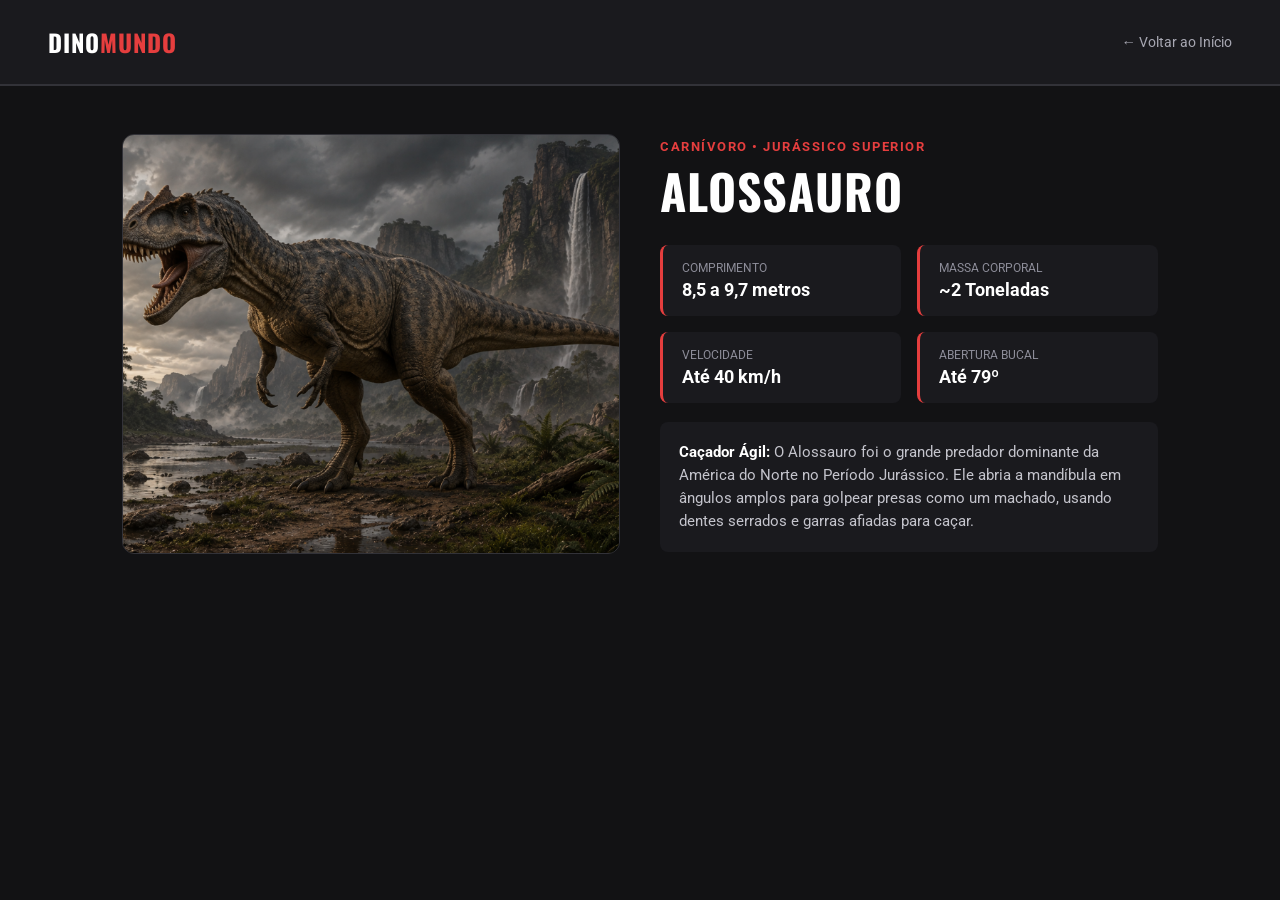
==== pages/alossauro.html @ 560e5662 "adicionando pagina diplodoco" ====
<!DOCTYPE html>
<html lang="pt-BR">
<head>
    <meta charset="UTF-8">
    <meta name="viewport" content="width=device-width, initial-scale=1.0">
    <title>DinoMundo - Alossauro</title>
    <link rel="preconnect" href="https://fonts.googleapis.com">
    <link rel="preconnect" href="https://fonts.gstatic.com" crossorigin>
    <link href="https://fonts.googleapis.com/css2?family=Oswald:wght@600;700&family=Roboto:wght@400;500;700&display=swap" rel="stylesheet">
    <link rel="stylesheet" href="/css/alossauro.css">
    
</head>
<body>

    <header>
        <a href="/index.html" class="logo">DINO<span>MUNDO</span></a>
        <a href="/index.html" class="btn-voltar">← Voltar ao Início</a>
    </header>

    <main>
        <div class="img-container">
            <img src="/img/alossauro.png" alt="Alossauro">
        </div>

        <div class="content-col">
            <div>
                <span class="tag">Carnívoro • Jurássico Superior</span>
                <h1>ALOSSAURO</h1>
            </div>

            <div class="info-grid">
                <div class="info-card">
                    <div class="label">Comprimento</div>
                    <div class="value">8,5 a 9,7 metros</div>
                </div>
                <div class="info-card">
                    <div class="label">Massa Corporal</div>
                    <div class="value">~2 Toneladas</div>
                </div>
                <div class="info-card">
                    <div class="label">Velocidade</div>
                    <div class="value">Até 40 km/h</div>
                </div>
                <div class="info-card">
                    <div class="label">Abertura Bucal</div>
                    <div class="value">Até 79º</div>
                </div>
            </div>

            <div class="description-box">
                <p><strong>Caçador Ágil:</strong> O Alossauro foi o grande predador dominante da América do Norte no Período Jurássico. Ele abria a mandíbula em ângulos amplos para golpear presas como um machado, usando dentes serrados e garras afiadas para caçar.</p>
            </div>
        </div>
    </main>

</body>
</html>
---- css/alossauro.css ----
* {
            margin: 0;
            padding: 0;
            box-sizing: border-box;
        }

        body {
            background-color: #121214;
            color: #e1e1e6;
            font-family: 'Roboto', sans-serif;
            min-height: 100vh;
            display: flex;
            flex-direction: column;
        }

        /* Cabeçalho simples */
        header {
            display: flex;
            justify-content: space-between;
            align-items: center;
            padding: 1.5rem 3rem;
            background-color: #1a1a1e;
            border-bottom: 2px solid #323238;
        }

        .logo {
            font-family: 'Oswald', sans-serif;
            font-size: 1.5rem;
            font-weight: 700;
            color: #ffffff;
            text-decoration: none;
            letter-spacing: 1px;
        }

        .logo span {
            color: #e53e3e;
        }

        .btn-voltar {
            color: #a8a8b3;
            text-decoration: none;
            font-size: 0.9rem;
            transition: color 0.2s;
        }

        .btn-voltar:hover {
            color: #e53e3e;
        }

        /* Layout principal básico (Imagem + Conteúdo) */
        main {
            display: grid;
            grid-template-columns: 1fr 1fr;
            gap: 2.5rem;
            max-width: 1100px;
            margin: 3rem auto;
            padding: 0 2rem;
            align-items: center;
        }

        .img-container {
            width: 100%;
            height: 420px;
            border-radius: 12px;
            overflow: hidden;
            border: 1px solid #323238;
            background-color: #1a1a1e;
        }

        .img-container img {
            width: 100%;
            height: 100%;
            object-fit: cover;
        }

        .content-col {
            display: flex;
            flex-direction: column;
            gap: 1.2rem;
        }

        .tag {
            display: inline-block;
            font-size: 0.8rem;
            font-weight: 700;
            text-transform: uppercase;
            letter-spacing: 1.5px;
            color: #e53e3e;
        }

        h1 {
            font-family: 'Oswald', sans-serif;
            font-size: 3rem;
            color: #ffffff;
            letter-spacing: 1px;
        }

        /* Grid simples 2x2 para os dados */
        .info-grid {
            display: grid;
            grid-template-columns: repeat(2, 1fr);
            gap: 1rem;
        }

        .info-card {
            background-color: #1a1a1e;
            padding: 1rem 1.2rem;
            border-radius: 8px;
            border-left: 3px solid #e53e3e;
        }

        .info-card .label {
            font-size: 0.75rem;
            color: #8d8d99;
            text-transform: uppercase;
            margin-bottom: 0.3rem;
        }

        .info-card .value {
            font-size: 1.1rem;
            font-weight: 700;
            color: #ffffff;
        }

        /* Texto explicativo básico */
        .description-box {
            background-color: #1a1a1e;
            padding: 1.2rem;
            border-radius: 8px;
            font-size: 0.95rem;
            line-height: 1.5;
            color: #c4c4cc;
        }

        .description-box strong {
            color: #ffffff;
        }

        /* Responsividade para celular */
        @media (max-width: 800px) {
            header {
                padding: 1rem 1.5rem;
            }

            main {
                grid-template-columns: 1fr;
                margin: 1.5rem auto;
            }

            .img-container {
                height: 300px;
            }

            h1 {
                font-size: 2.3rem;
            }
        }
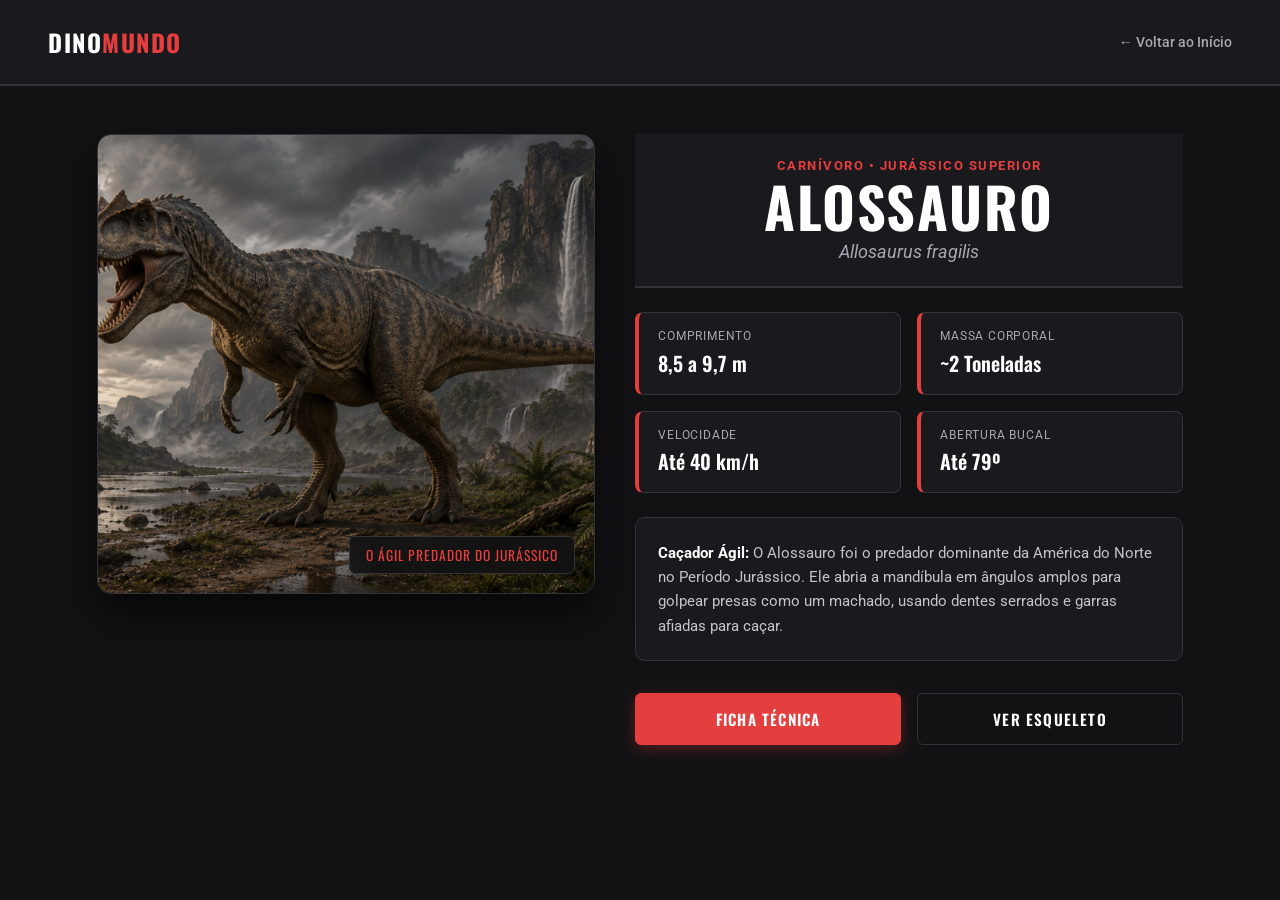
==== commit 236a4806: "alossauro modal pronto" ====
--- a/pages/alossauro.html
+++ b/pages/alossauro.html
@@ -7,31 +7,32 @@
     <link rel="preconnect" href="https://fonts.googleapis.com">
     <link rel="preconnect" href="https://fonts.gstatic.com" crossorigin>
     <link href="https://fonts.googleapis.com/css2?family=Oswald:wght@600;700&family=Roboto:wght@400;500;700&display=swap" rel="stylesheet">
-    <link rel="stylesheet" href="/css/alossauro.css">
-    
+    <link rel="stylesheet" href="../css/alossauro.css">
 </head>
 <body>
 
     <header>
-        <a href="/index.html" class="logo">DINO<span>MUNDO</span></a>
-        <a href="/index.html" class="btn-voltar">← Voltar ao Início</a>
+        <a href="../index.html" class="logo">DINO<span>MUNDO</span></a>
+        <a href="../index.html" class="btn-voltar">← Voltar ao Início</a>
     </header>
 
     <main>
         <div class="img-container">
-            <img src="/img/alossauro.png" alt="Alossauro">
+            <img src="../img/alossauro.png" alt="Alossauro">
+            <div class="frame-tag">O Ágil Predador do Jurássico</div>
         </div>
 
         <div class="content-col">
-            <div>
+            <header class="dino-title">
                 <span class="tag">Carnívoro • Jurássico Superior</span>
                 <h1>ALOSSAURO</h1>
-            </div>
+                <p class="scientific-name">Allosaurus fragilis</p>
+            </header>
 
             <div class="info-grid">
                 <div class="info-card">
                     <div class="label">Comprimento</div>
-                    <div class="value">8,5 a 9,7 metros</div>
+                    <div class="value">8,5 a 9,7 m</div>
                 </div>
                 <div class="info-card">
                     <div class="label">Massa Corporal</div>
@@ -48,10 +49,83 @@
             </div>
 
             <div class="description-box">
-                <p><strong>Caçador Ágil:</strong> O Alossauro foi o grande predador dominante da América do Norte no Período Jurássico. Ele abria a mandíbula em ângulos amplos para golpear presas como um machado, usando dentes serrados e garras afiadas para caçar.</p>
+                <p><strong>Caçador Ágil:</strong> O Alossauro foi o predador dominante da América do Norte no Período Jurássico. Ele abria a mandíbula em ângulos amplos para golpear presas como um machado, usando dentes serrados e garras afiadas para caçar.</p>
+            </div>
+
+            <!-- Botões de Ação dos Modais -->
+            <div class="modal-actions">
+                <button class="btn-modal" onclick="openModal('modal-ficha')">
+                    Ficha Técnica
+                </button>
+                <button class="btn-modal btn-secondary" onclick="openModal('modal-esqueleto')">
+                    Ver Esqueleto
+                </button>
             </div>
         </div>
     </main>
 
+    <!-- Modal 1: Ficha Técnica do Alossauro -->
+    <div id="modal-ficha" class="modal">
+        <div class="modal-content">
+            <span class="close-btn" onclick="closeModal('modal-ficha')">&times;</span>
+            <div class="modal-header">
+                <h2>Especificações do Predador</h2>
+            </div>
+            <div class="modal-grid">
+                <div class="modal-card">
+                    <div class="label">Período Geológico</div>
+                    <div class="value">Jurássico Superior (~155-150 MiA)</div>
+                </div>
+                <div class="modal-card">
+                    <div class="label">Localização das Descobertas</div>
+                    <div class="value">EUA (Colorado, Utah, Wyoming)</div>
+                </div>
+                <div class="modal-card">
+                    <div class="label">Dieta Alimentar</div>
+                    <div class="value">Carnívoro (Estegossauros e Saurópodes)</div>
+                </div>
+                <div class="modal-card">
+                    <div class="label">Estratégia de Caça</div>
+                    <div class="value">Ataque Rápido por Impacto (Machado)</div>
+                </div>
+            </div>
+        </div>
+    </div>
+
+    <!-- Modal 2: Esqueleto do Alossauro -->
+    <div id="modal-esqueleto" class="modal">
+        <div class="modal-content modal-large">
+            <span class="close-btn" onclick="closeModal('modal-esqueleto')">&times;</span>
+            <div class="modal-header">
+                <h2>Anatomia Óssea — Allosaurus fragilis</h2>
+            </div>
+            <div class="modal-body">
+                <img src="../img/esqueletoAlossauro.png" alt="Esqueleto do Alossauro em exposição no museu" class="modal-img-full">
+            </div>
+        </div>
+    </div>
+
+    <script>
+        function openModal(modalId) {
+            document.getElementById(modalId).style.display = 'flex';
+        }
+
+        function closeModal(modalId) {
+            document.getElementById(modalId).style.display = 'none';
+        }
+
+        window.onclick = function(event) {
+            if (event.target.classList.contains('modal')) {
+                event.target.style.display = 'none';
+            }
+        };
+
+        document.addEventListener('keydown', function(event) {
+            if (event.key === 'Escape') {
+                document.querySelectorAll('.modal').forEach(m => m.style.display = 'none');
+            }
+        });
+    </script>
+
 </body>
 </html>
--- a/css/alossauro.css
+++ b/css/alossauro.css
@@ -1,157 +1,404 @@
-        * {
-            margin: 0;
-            padding: 0;
-            box-sizing: border-box;
-        }
-
-        body {
-            background-color: #121214;
-            color: #e1e1e6;
-            font-family: 'Roboto', sans-serif;
-            min-height: 100vh;
-            display: flex;
-            flex-direction: column;
-        }
-
-        /* Cabeçalho simples */
-        header {
-            display: flex;
-            justify-content: space-between;
-            align-items: center;
-            padding: 1.5rem 3rem;
-            background-color: #1a1a1e;
-            border-bottom: 2px solid #323238;
-        }
-
-        .logo {
-            font-family: 'Oswald', sans-serif;
-            font-size: 1.5rem;
-            font-weight: 700;
-            color: #ffffff;
-            text-decoration: none;
-            letter-spacing: 1px;
-        }
-
-        .logo span {
-            color: #e53e3e;
-        }
-
-        .btn-voltar {
-            color: #a8a8b3;
-            text-decoration: none;
-            font-size: 0.9rem;
-            transition: color 0.2s;
-        }
-
-        .btn-voltar:hover {
-            color: #e53e3e;
-        }
-
-        /* Layout principal básico (Imagem + Conteúdo) */
-        main {
-            display: grid;
-            grid-template-columns: 1fr 1fr;
-            gap: 2.5rem;
-            max-width: 1100px;
-            margin: 3rem auto;
-            padding: 0 2rem;
-            align-items: center;
-        }
-
-        .img-container {
-            width: 100%;
-            height: 420px;
-            border-radius: 12px;
-            overflow: hidden;
-            border: 1px solid #323238;
-            background-color: #1a1a1e;
-        }
-
-        .img-container img {
-            width: 100%;
-            height: 100%;
-            object-fit: cover;
-        }
-
-        .content-col {
-            display: flex;
-            flex-direction: column;
-            gap: 1.2rem;
-        }
-
-        .tag {
-            display: inline-block;
-            font-size: 0.8rem;
-            font-weight: 700;
-            text-transform: uppercase;
-            letter-spacing: 1.5px;
-            color: #e53e3e;
-        }
-
-        h1 {
-            font-family: 'Oswald', sans-serif;
-            font-size: 3rem;
-            color: #ffffff;
-            letter-spacing: 1px;
-        }
-
-        /* Grid simples 2x2 para os dados */
-        .info-grid {
-            display: grid;
-            grid-template-columns: repeat(2, 1fr);
-            gap: 1rem;
-        }
-
-        .info-card {
-            background-color: #1a1a1e;
-            padding: 1rem 1.2rem;
-            border-radius: 8px;
-            border-left: 3px solid #e53e3e;
-        }
-
-        .info-card .label {
-            font-size: 0.75rem;
-            color: #8d8d99;
-            text-transform: uppercase;
-            margin-bottom: 0.3rem;
-        }
-
-        .info-card .value {
-            font-size: 1.1rem;
-            font-weight: 700;
-            color: #ffffff;
-        }
-
-        /* Texto explicativo básico */
-        .description-box {
-            background-color: #1a1a1e;
-            padding: 1.2rem;
-            border-radius: 8px;
-            font-size: 0.95rem;
-            line-height: 1.5;
-            color: #c4c4cc;
-        }
-
-        .description-box strong {
-            color: #ffffff;
-        }
-
-        /* Responsividade para celular */
-        @media (max-width: 800px) {
-            header {
-                padding: 1rem 1.5rem;
-            }
-
-            main {
-                grid-template-columns: 1fr;
-                margin: 1.5rem auto;
-            }
-
-            .img-container {
-                height: 300px;
-            }
-
-            h1 {
-                font-size: 2.3rem;
-            }
-        }
+/* /css/alossauro.css */
+
+:root {
+    --bg-main: #121214;
+    --bg-surface: #1a1a1e;
+    --bg-card: #202024;
+    --border-color: #323238;
+    --border-subtle: rgba(255, 255, 255, 0.08);
+    --accent-red: #e53e3e;
+    --accent-red-hover: #f56565;
+    --accent-red-glow: rgba(229, 62, 62, 0.3);
+    --text-primary: #ffffff;
+    --text-secondary: #e1e1e6;
+    --text-muted: #a8a8b3;
+}
+
+* {
+    margin: 0;
+    padding: 0;
+    box-sizing: border-box;
+}
+
+body {
+    background-color: var(--bg-main);
+    color: var(--text-secondary);
+    font-family: 'Roboto', sans-serif;
+    min-height: 100vh;
+    display: flex;
+    flex-direction: column;
+}
+
+/* ==========================================
+   CABEÇALHO
+   ========================================== */
+header {
+    display: flex;
+    justify-content: space-between;
+    align-items: center;
+    padding: 1.5rem 3rem;
+    background-color: var(--bg-surface);
+    border-bottom: 2px solid var(--border-color);
+    position: sticky;
+    top: 0;
+    z-index: 50;
+    backdrop-filter: blur(10px);
+}
+
+.logo {
+    font-family: 'Oswald', sans-serif;
+    font-size: 1.5rem;
+    font-weight: 700;
+    color: var(--text-primary);
+    text-decoration: none;
+    letter-spacing: 1.5px;
+}
+
+.logo span {
+    color: var(--accent-red);
+}
+
+.btn-voltar {
+    color: var(--text-muted);
+    text-decoration: none;
+    font-size: 0.9rem;
+    font-weight: 500;
+    transition: color 0.2s ease, transform 0.2s ease;
+    display: flex;
+    align-items: center;
+    gap: 0.4rem;
+}
+
+.btn-voltar:hover {
+    color: var(--accent-red);
+    transform: translateX(-3px);
+}
+
+/* ==========================================
+   LAYOUT PRINCIPAL
+   ========================================== */
+main {
+    display: grid;
+    grid-template-columns: 1fr 1.1fr;
+    gap: 2.5rem;
+    max-width: 1150px;
+    margin: 3rem auto;
+    padding: 0 2rem;
+    align-items: start;
+}
+
+/* Container da Imagem Principal */
+.img-container {
+    position: relative;
+    width: 100%;
+    height: 460px;
+    border-radius: 14px;
+    overflow: hidden;
+    border: 1px solid var(--border-color);
+    background-color: var(--bg-surface);
+    box-shadow: 0 20px 40px rgba(0, 0, 0, 0.6);
+}
+
+.img-container img {
+    width: 100%;
+    height: 100%;
+    object-fit: cover;
+    display: block;
+    transition: transform 0.5s ease;
+}
+
+.img-container:hover img {
+    transform: scale(1.02);
+}
+
+.frame-tag {
+    position: absolute;
+    bottom: 1.2rem;
+    right: 1.2rem;
+    background: rgba(18, 18, 20, 0.88);
+    backdrop-filter: blur(8px);
+    border: 1px solid var(--border-color);
+    padding: 0.5rem 1rem;
+    border-radius: 6px;
+    font-family: 'Oswald', sans-serif;
+    font-size: 0.85rem;
+    color: var(--accent-red);
+    letter-spacing: 1px;
+    text-transform: uppercase;
+}
+
+/* Coluna de Conteúdo */
+.content-col {
+    display: flex;
+    flex-direction: column;
+    gap: 1.5rem;
+}
+
+.dino-title {
+    display: flex;
+    flex-direction: column;
+    gap: 0.3rem;
+}
+
+.tag {
+    display: inline-block;
+    font-size: 0.8rem;
+    font-weight: 700;
+    text-transform: uppercase;
+    letter-spacing: 1.5px;
+    color: var(--accent-red);
+}
+
+h1 {
+    font-family: 'Oswald', sans-serif;
+    font-size: 3.5rem;
+    font-weight: 700;
+    color: var(--text-primary);
+    letter-spacing: 1.5px;
+    line-height: 1;
+}
+
+.scientific-name {
+    font-style: italic;
+    color: var(--text-muted);
+    font-size: 1.1rem;
+    margin-top: 0.2rem;
+}
+
+/* Grid de Estatísticas */
+.info-grid {
+    display: grid;
+    grid-template-columns: repeat(2, 1fr);
+    gap: 1rem;
+}
+
+.info-card {
+    background-color: var(--bg-surface);
+    padding: 1rem 1.2rem;
+    border-radius: 8px;
+    border: 1px solid var(--border-color);
+    border-left: 4px solid var(--accent-red);
+    transition: background-color 0.2s ease;
+}
+
+.info-card:hover {
+    background-color: var(--bg-card);
+}
+
+.info-card .label {
+    font-size: 0.75rem;
+    color: var(--text-muted);
+    text-transform: uppercase;
+    letter-spacing: 0.8px;
+    margin-bottom: 0.3rem;
+}
+
+.info-card .value {
+    font-family: 'Oswald', sans-serif;
+    font-size: 1.25rem;
+    font-weight: 600;
+    color: var(--text-primary);
+}
+
+/* Caixa Descritiva */
+.description-box {
+    background-color: var(--bg-surface);
+    padding: 1.4rem;
+    border-radius: 10px;
+    border: 1px solid var(--border-color);
+    font-size: 0.95rem;
+    line-height: 1.6;
+    color: #c4c4cc;
+}
+
+.description-box strong {
+    color: var(--text-primary);
+}
+
+/* ==========================================
+   BOTÕES DE AÇÃO DOS MODAIS
+   ========================================== */
+.modal-actions {
+    display: flex;
+    gap: 1rem;
+    margin-top: 0.5rem;
+}
+
+.btn-modal {
+    flex: 1;
+    background-color: var(--accent-red);
+    color: #ffffff;
+    font-family: 'Oswald', sans-serif;
+    font-size: 0.95rem;
+    font-weight: 600;
+    letter-spacing: 1.2px;
+    padding: 0.85rem 1.5rem;
+    border-radius: 6px;
+    border: 1px solid var(--accent-red);
+    cursor: pointer;
+    transition: all 0.25s ease;
+    box-shadow: 0 4px 15px var(--accent-red-glow);
+    text-transform: uppercase;
+    text-align: center;
+}
+
+.btn-modal:hover {
+    background-color: var(--accent-red-hover);
+    border-color: var(--accent-red-hover);
+    transform: translateY(-2px);
+    box-shadow: 0 6px 20px rgba(229, 62, 62, 0.4);
+}
+
+.btn-modal.btn-secondary {
+    background-color: transparent;
+    color: var(--text-primary);
+    border: 1px solid var(--border-color);
+    box-shadow: none;
+}
+
+.btn-modal.btn-secondary:hover {
+    border-color: var(--accent-red);
+    color: var(--accent-red);
+    background: rgba(229, 62, 62, 0.08);
+}
+
+/* ==========================================
+   ESTILOS DOS MODAIS
+   ========================================== */
+.modal {
+    display: none;
+    position: fixed;
+    inset: 0;
+    background-color: rgba(10, 10, 12, 0.88);
+    backdrop-filter: blur(12px);
+    z-index: 100;
+    justify-content: center;
+    align-items: center;
+    padding: 1.5rem;
+}
+
+.modal-content {
+    background-color: var(--bg-surface);
+    border: 1px solid var(--border-color);
+    border-radius: 12px;
+    box-shadow: 0 25px 50px rgba(0, 0, 0, 0.9);
+    max-width: 650px;
+    width: 100%;
+    padding: 2rem;
+    position: relative;
+    animation: modalSlideUp 0.3s cubic-bezier(0.16, 1, 0.3, 1);
+    max-height: 90vh;
+    overflow-y: auto;
+}
+
+.modal-content.modal-large {
+    max-width: 900px;
+}
+
+@keyframes modalSlideUp {
+    from {
+        opacity: 0;
+        transform: translateY(20px);
+    }
+    to {
+        opacity: 1;
+        transform: translateY(0);
+    }
+}
+
+.close-btn {
+    position: absolute;
+    top: 1.2rem;
+    right: 1.5rem;
+    font-size: 1.8rem;
+    color: var(--text-muted);
+    cursor: pointer;
+    line-height: 1;
+    transition: color 0.2s ease;
+}
+
+.close-btn:hover {
+    color: var(--accent-red);
+}
+
+.modal-header h2 {
+    font-family: 'Oswald', sans-serif;
+    font-size: 1.5rem;
+    color: var(--accent-red);
+    margin-bottom: 1.25rem;
+    border-bottom: 1px solid var(--border-color);
+    padding-bottom: 0.6rem;
+    letter-spacing: 1px;
+}
+
+.modal-grid {
+    display: grid;
+    grid-template-columns: repeat(2, 1fr);
+    gap: 1rem;
+}
+
+.modal-card {
+    background-color: var(--bg-card);
+    border: 1px solid var(--border-color);
+    border-radius: 8px;
+    padding: 1.1rem;
+}
+
+.modal-card .label {
+    font-size: 0.75rem;
+    text-transform: uppercase;
+    letter-spacing: 1px;
+    color: var(--text-muted);
+    margin-bottom: 0.3rem;
+}
+
+.modal-card .value {
+    font-family: 'Oswald', sans-serif;
+    font-size: 1.1rem;
+    font-weight: 600;
+    color: var(--text-primary);
+}
+
+.modal-img-full {
+    width: 100%;
+    height: auto;
+    border-radius: 8px;
+    border: 1px solid var(--border-color);
+    display: block;
+}
+
+/* ==========================================
+   RESPONSIVIDADE
+   ========================================== */
+@media (max-width: 880px) {
+    header {
+        padding: 1.2rem 1.5rem;
+    }
+
+    main {
+        grid-template-columns: 1fr;
+        margin: 1.5rem auto;
+    }
+
+    .img-container {
+        height: 340px;
+    }
+
+    h1 {
+        font-size: 2.8rem;
+    }
+}
+
+@media (max-width: 520px) {
+    .modal-grid {
+        grid-template-columns: 1fr;
+    }
+
+    .modal-actions {
+        flex-direction: column;
+    }
+
+    .btn-modal {
+        width: 100%;
+    }
+}
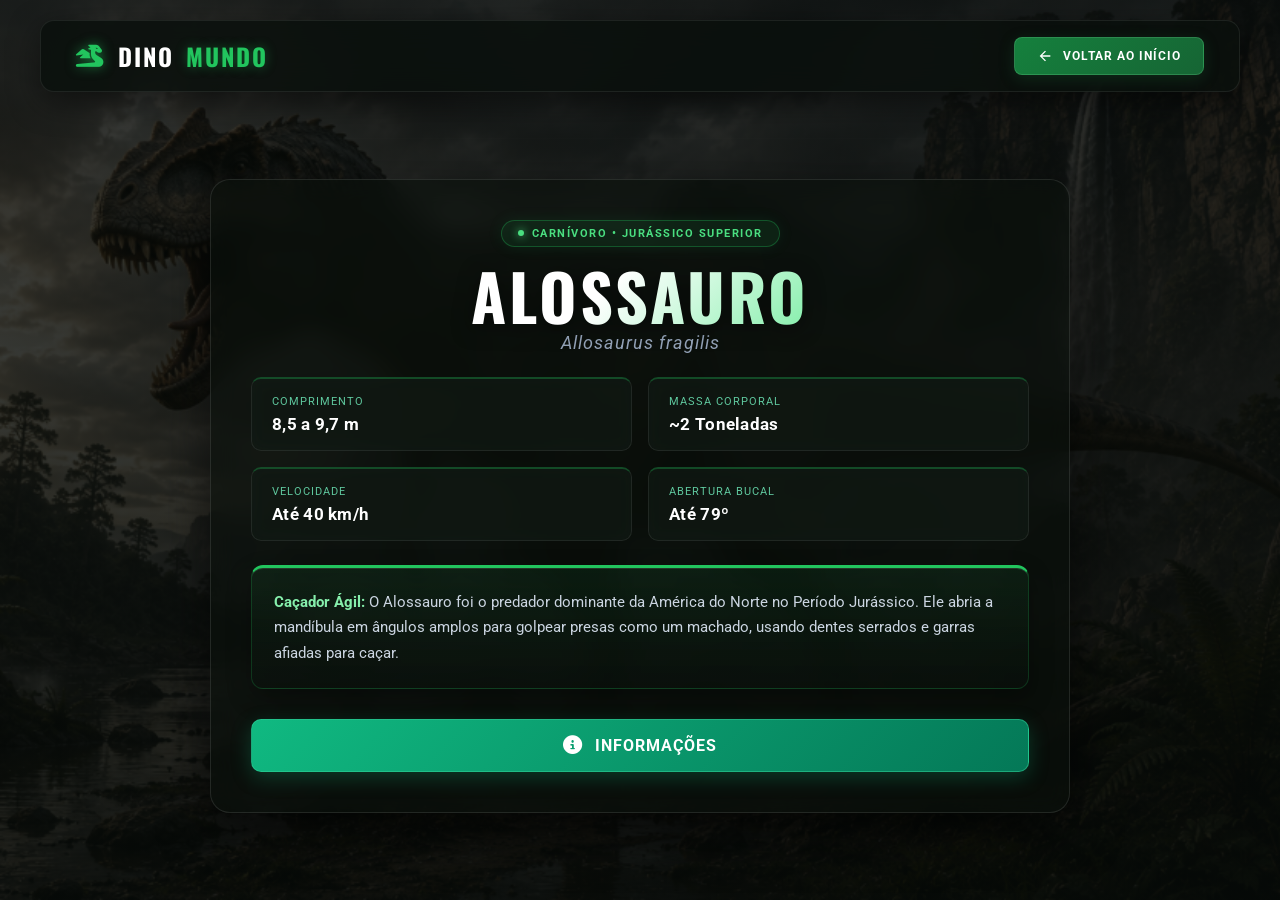
==== commit fae783d2: "alossauro edicoes" ====
--- a/pages/alossauro.html
+++ b/pages/alossauro.html
@@ -1,107 +1,136 @@
 <!DOCTYPE html>
 <html lang="pt-BR">
+
 <head>
     <meta charset="UTF-8">
     <meta name="viewport" content="width=device-width, initial-scale=1.0">
     <title>DinoMundo - Alossauro</title>
     <link rel="preconnect" href="https://fonts.googleapis.com">
     <link rel="preconnect" href="https://fonts.gstatic.com" crossorigin>
-    <link href="https://fonts.googleapis.com/css2?family=Oswald:wght@600;700&family=Roboto:wght@400;500;700&display=swap" rel="stylesheet">
+    <link href="https://fonts.googleapis.com/css2?family=Oswald:wght@600;700&family=Roboto:wght@300;400;500;700&display=swap" rel="stylesheet">
+    <link rel="stylesheet" href="https://cdnjs.cloudflare.com/ajax/libs/font-awesome/6.5.1/css/all.min.css">
     <link rel="stylesheet" href="../css/alossauro.css">
 </head>
+
 <body>
 
     <header>
-        <a href="../index.html" class="logo">DINO<span>MUNDO</span></a>
-        <a href="../index.html" class="btn-voltar">← Voltar ao Início</a>
+        <a href="../index.html" class="logo">
+            <i class="fa-solid fa-dragon logo-icon"></i>
+            DINO<span>MUNDO</span>
+        </a>
+
+        <a href="../index.html" class="btn-voltar">
+            <svg viewBox="0 0 24 24">
+                <path d="M20 11H7.83l5.59-5.59L12 4l-8 8 8 8 1.41-1.41L7.83 13H20v-2z" />
+            </svg>
+            Voltar ao Início
+        </a>
     </header>
 
     <main>
-        <div class="img-container">
-            <img src="../img/alossauro.png" alt="Alossauro">
-            <div class="frame-tag">O Ágil Predador do Jurássico</div>
-        </div>
+        <div class="content-center">
+            <span class="tag-anatomia">Carnívoro • Jurássico Superior</span>
+            <h1>ALOSSAURO</h1>
+            <p class="scientific-name">Allosaurus fragilis</p>
 
-        <div class="content-col">
-            <header class="dino-title">
-                <span class="tag">Carnívoro • Jurássico Superior</span>
-                <h1>ALOSSAURO</h1>
-                <p class="scientific-name">Allosaurus fragilis</p>
-            </header>
-
-            <div class="info-grid">
-                <div class="info-card">
+            <div class="tech-grid">
+                <div class="tech-card">
                     <div class="label">Comprimento</div>
                     <div class="value">8,5 a 9,7 m</div>
                 </div>
-                <div class="info-card">
+                <div class="tech-card">
                     <div class="label">Massa Corporal</div>
                     <div class="value">~2 Toneladas</div>
                 </div>
-                <div class="info-card">
+                <div class="tech-card">
                     <div class="label">Velocidade</div>
                     <div class="value">Até 40 km/h</div>
                 </div>
-                <div class="info-card">
+                <div class="tech-card">
                     <div class="label">Abertura Bucal</div>
                     <div class="value">Até 79º</div>
                 </div>
             </div>
 
-            <div class="description-box">
+            <div class="details-box">
                 <p><strong>Caçador Ágil:</strong> O Alossauro foi o predador dominante da América do Norte no Período Jurássico. Ele abria a mandíbula em ângulos amplos para golpear presas como um machado, usando dentes serrados e garras afiadas para caçar.</p>
             </div>
 
-            <!-- Botões de Ação dos Modais -->
-            <div class="modal-actions">
-                <button class="btn-modal" onclick="openModal('modal-ficha')">
-                    Ficha Técnica
-                </button>
-                <button class="btn-modal btn-secondary" onclick="openModal('modal-esqueleto')">
-                    Ver Esqueleto
+            <div class="actions-centered">
+                <button class="btn-action btn-info" onclick="openModal('modal-hub')">
+                    <i class="fa-solid fa-circle-info"></i>
+                    Informações
                 </button>
             </div>
         </div>
     </main>
 
-    <!-- Modal 1: Ficha Técnica do Alossauro -->
+    <div id="modal-hub" class="modal">
+        <div class="modal-card">
+            <span class="close-modal" onclick="closeModal('modal-hub')">&times;</span>
+            <h2><i class="fa-solid fa-bars"></i> Central de Informações</h2>
+            
+            <div class="hub-actions">
+                <button class="btn-action btn-info" onclick="openSubModal('modal-hub', 'modal-ficha')">
+                    <i class="fa-solid fa-dna"></i>
+                    Ficha Técnica
+                </button>
+
+                <button class="btn-action btn-esqueleto" onclick="openSubModal('modal-hub', 'modal-esqueleto')">
+                    <i class="fa-solid fa-bone"></i>
+                    Ver Esqueleto
+                </button>
+            </div>
+        </div>
+    </div>
+
     <div id="modal-ficha" class="modal">
-        <div class="modal-content">
-            <span class="close-btn" onclick="closeModal('modal-ficha')">&times;</span>
-            <div class="modal-header">
-                <h2>Especificações do Predador</h2>
-            </div>
-            <div class="modal-grid">
-                <div class="modal-card">
-                    <div class="label">Período Geológico</div>
-                    <div class="value">Jurássico Superior (~155-150 MiA)</div>
+        <div class="modal-card">
+            <span class="close-modal" onclick="closeModal('modal-ficha')">&times;</span>
+            <h2><i class="fa-solid fa-dna"></i> Ficha Científica</h2>
+            
+            <div class="info-grid">
+                <div class="info-item">
+                    <i class="fa-solid fa-clock"></i>
+                    <div>
+                        <span class="info-title">Período Geológico</span>
+                        <p class="info-desc">Jurássico Superior (~155-150 MiA)</p>
+                    </div>
                 </div>
-                <div class="modal-card">
-                    <div class="label">Localização das Descobertas</div>
-                    <div class="value">EUA (Colorado, Utah, Wyoming)</div>
+
+                <div class="info-item">
+                    <i class="fa-solid fa-earth-asia"></i>
+                    <div>
+                        <span class="info-title">Localização</span>
+                        <p class="info-desc">EUA (Colorado, Utah, Wyoming)</p>
+                    </div>
                 </div>
-                <div class="modal-card">
-                    <div class="label">Dieta Alimentar</div>
-                    <div class="value">Carnívoro (Estegossauros e Saurópodes)</div>
+
+                <div class="info-item">
+                    <i class="fa-solid fa-utensils"></i>
+                    <div>
+                        <span class="info-title">Dieta Alimentar</span>
+                        <p class="info-desc">Carnívoro (Estegossauros e Saurópodes)</p>
+                    </div>
                 </div>
-                <div class="modal-card">
-                    <div class="label">Estratégia de Caça</div>
-                    <div class="value">Ataque Rápido por Impacto (Machado)</div>
+
+                <div class="info-item">
+                    <i class="fa-solid fa-skull"></i>
+                    <div>
+                        <span class="info-title">Estratégia de Caça</span>
+                        <p class="info-desc">Ataque Rápido por Impacto (Machado)</p>
+                    </div>
                 </div>
             </div>
         </div>
     </div>
 
-    <!-- Modal 2: Esqueleto do Alossauro -->
     <div id="modal-esqueleto" class="modal">
-        <div class="modal-content modal-large">
-            <span class="close-btn" onclick="closeModal('modal-esqueleto')">&times;</span>
-            <div class="modal-header">
-                <h2>Anatomia Óssea — Allosaurus fragilis</h2>
-            </div>
-            <div class="modal-body">
-                <img src="../img/esqueletoAlossauro.png" alt="Esqueleto do Alossauro em exposição no museu" class="modal-img-full">
-            </div>
+        <div class="modal-container">
+            <span class="close-modal" onclick="closeModal('modal-esqueleto')">&times;</span>
+            <img src="../img/esqueletoAlossauro.png" alt="Esqueleto do Alossauro" class="modal-content">
+            <p class="modal-caption">Anatomia Óssea — Allosaurus fragilis</p>
         </div>
     </div>
 
@@ -112,6 +141,11 @@
 
         function closeModal(modalId) {
             document.getElementById(modalId).style.display = 'none';
+        }
+
+        function openSubModal(currentModalId, targetModalId) {
+            closeModal(currentModalId);
+            openModal(targetModalId);
         }
 
         window.onclick = function(event) {
@@ -128,4 +162,5 @@
     </script>
 
 </body>
+
 </html>
--- a/css/alossauro.css
+++ b/css/alossauro.css
@@ -1,18 +1,4 @@
-/* /css/alossauro.css */
-
-:root {
-    --bg-main: #121214;
-    --bg-surface: #1a1a1e;
-    --bg-card: #202024;
-    --border-color: #323238;
-    --border-subtle: rgba(255, 255, 255, 0.08);
-    --accent-red: #e53e3e;
-    --accent-red-hover: #f56565;
-    --accent-red-glow: rgba(229, 62, 62, 0.3);
-    --text-primary: #ffffff;
-    --text-secondary: #e1e1e6;
-    --text-muted: #a8a8b3;
-}
+@import url('https://fonts.googleapis.com/css2?family=Oswald:wght@700&family=Roboto:wght@400;500;700&display=swap');
 
 * {
     margin: 0;
@@ -21,384 +7,479 @@
 }
 
 body {
-    background-color: var(--bg-main);
-    color: var(--text-secondary);
     font-family: 'Roboto', sans-serif;
+    background: linear-gradient(rgba(6, 10, 8, 0.75), rgba(6, 10, 8, 0.88)), url('../img/alossauro.png') center/cover no-repeat fixed;
+    color: #e0e6e1;
     min-height: 100vh;
     display: flex;
     flex-direction: column;
-}
-
-/* ==========================================
-   CABEÇALHO
-   ========================================== */
+    overflow-x: hidden;
+}
+
 header {
     display: flex;
     justify-content: space-between;
     align-items: center;
-    padding: 1.5rem 3rem;
-    background-color: var(--bg-surface);
-    border-bottom: 2px solid var(--border-color);
-    position: sticky;
-    top: 0;
-    z-index: 50;
-    backdrop-filter: blur(10px);
+    margin: 20px 40px 0;
+    padding: 16px 35px;
+    border-radius: 14px;
+    border: 1px solid rgba(255, 255, 255, 0.08);
+    background: rgba(10, 16, 12, 0.85);
+    -webkit-backdrop-filter: blur(16px);
+    backdrop-filter: blur(16px);
+    box-shadow: 0 10px 30px rgba(0, 0, 0, 0.5);
+    transition: border-color 0.3s ease;
+    z-index: 10;
+}
+
+header:hover {
+    border-color: rgba(34, 197, 94, 0.2);
 }
 
 .logo {
+    display: flex;
+    align-items: center;
+    gap: 12px;
     font-family: 'Oswald', sans-serif;
-    font-size: 1.5rem;
-    font-weight: 700;
-    color: var(--text-primary);
+    font-size: 24px;
+    font-weight: 700;
+    letter-spacing: 2px;
+    color: #ffffff;
+    text-transform: uppercase;
     text-decoration: none;
+}
+
+.logo span {
+    color: #22c55e;
+    text-shadow: 0 0 12px rgba(34, 197, 94, 0.4);
+}
+
+.logo-icon {
+    font-size: 22px;
+    color: #22c55e;
+    filter: drop-shadow(0 0 6px rgba(34, 197, 94, 0.6));
+    transition: transform 0.3s ease;
+}
+
+.logo:hover .logo-icon {
+    transform: rotate(-8deg) scale(1.1);
+}
+
+.btn-voltar {
+    display: inline-flex;
+    align-items: center;
+    gap: 10px;
+    background: linear-gradient(135deg, #15803d 0%, #166534 100%);
+    color: #ffffff;
+    text-decoration: none;
+    padding: 10px 22px;
+    border-radius: 8px;
+    font-size: 12px;
+    font-weight: 700;
+    letter-spacing: 1px;
+    text-transform: uppercase;
+    transition: all 0.3s cubic-bezier(0.4, 0, 0.2, 1);
+    border: 1px solid rgba(134, 239, 172, 0.2);
+    box-shadow: 0 4px 15px rgba(22, 101, 52, 0.3);
+}
+
+.btn-voltar:hover {
+    background: linear-gradient(135deg, #22c55e 0%, #15803d 100%);
+    transform: translateY(-2px);
+    box-shadow: 0 6px 20px rgba(34, 197, 94, 0.4);
+}
+
+.btn-voltar svg {
+    width: 16px;
+    height: 16px;
+    fill: currentColor;
+    flex-shrink: 0;
+    transition: transform 0.3s ease;
+}
+
+.btn-voltar:hover svg {
+    transform: translateX(-3px);
+}
+
+main {
+    flex: 1;
+    display: flex;
+    justify-content: center;
+    align-items: center;
+    padding: 40px 20px;
+    max-width: 900px;
+    margin: 0 auto;
+    width: 100%;
+}
+
+.content-center {
+    width: 100%;
+    display: flex;
+    flex-direction: column;
+    align-items: center;
+    text-align: center;
+    background: rgba(10, 16, 12, 0.65);
+    padding: 40px;
+    border-radius: 20px;
+    border: 1px solid rgba(255, 255, 255, 0.1);
+    backdrop-filter: blur(12px);
+    box-shadow: 0 20px 50px rgba(0, 0, 0, 0.6);
+}
+
+.tag-anatomia {
+    display: inline-flex;
+    align-items: center;
+    background: rgba(34, 197, 94, 0.1);
+    color: #4ade80;
+    border: 1px solid rgba(34, 197, 94, 0.3);
+    padding: 6px 16px;
+    border-radius: 20px;
+    font-size: 11px;
+    font-weight: 700;
     letter-spacing: 1.5px;
-}
-
-.logo span {
-    color: var(--accent-red);
-}
-
-.btn-voltar {
-    color: var(--text-muted);
-    text-decoration: none;
-    font-size: 0.9rem;
-    font-weight: 500;
-    transition: color 0.2s ease, transform 0.2s ease;
-    display: flex;
-    align-items: center;
-    gap: 0.4rem;
-}
-
-.btn-voltar:hover {
-    color: var(--accent-red);
-    transform: translateX(-3px);
-}
-
-/* ==========================================
-   LAYOUT PRINCIPAL
-   ========================================== */
-main {
-    display: grid;
-    grid-template-columns: 1fr 1.1fr;
-    gap: 2.5rem;
-    max-width: 1150px;
-    margin: 3rem auto;
-    padding: 0 2rem;
-    align-items: start;
-}
-
-/* Container da Imagem Principal */
-.img-container {
-    position: relative;
-    width: 100%;
-    height: 460px;
-    border-radius: 14px;
-    overflow: hidden;
-    border: 1px solid var(--border-color);
-    background-color: var(--bg-surface);
-    box-shadow: 0 20px 40px rgba(0, 0, 0, 0.6);
-}
-
-.img-container img {
-    width: 100%;
-    height: 100%;
-    object-fit: cover;
-    display: block;
-    transition: transform 0.5s ease;
-}
-
-.img-container:hover img {
-    transform: scale(1.02);
-}
-
-.frame-tag {
-    position: absolute;
-    bottom: 1.2rem;
-    right: 1.2rem;
-    background: rgba(18, 18, 20, 0.88);
-    backdrop-filter: blur(8px);
-    border: 1px solid var(--border-color);
-    padding: 0.5rem 1rem;
-    border-radius: 6px;
-    font-family: 'Oswald', sans-serif;
-    font-size: 0.85rem;
-    color: var(--accent-red);
-    letter-spacing: 1px;
-    text-transform: uppercase;
-}
-
-/* Coluna de Conteúdo */
-.content-col {
-    display: flex;
-    flex-direction: column;
-    gap: 1.5rem;
-}
-
-.dino-title {
-    display: flex;
-    flex-direction: column;
-    gap: 0.3rem;
-}
-
-.tag {
-    display: inline-block;
-    font-size: 0.8rem;
-    font-weight: 700;
-    text-transform: uppercase;
-    letter-spacing: 1.5px;
-    color: var(--accent-red);
+    text-transform: uppercase;
+    margin-bottom: 16px;
+    box-shadow: 0 0 15px rgba(34, 197, 94, 0.1);
+}
+
+.tag-anatomia::before {
+    content: '';
+    width: 6px;
+    height: 6px;
+    background-color: #4ade80;
+    border-radius: 50%;
+    margin-right: 8px;
+    box-shadow: 0 0 8px #4ade80;
+    animation: tagPulse 2s infinite;
+}
+
+@keyframes tagPulse {
+    0%, 100% { opacity: 1; transform: scale(1); }
+    50% { opacity: 0.3; transform: scale(0.85); }
 }
 
 h1 {
     font-family: 'Oswald', sans-serif;
-    font-size: 3.5rem;
-    font-weight: 700;
-    color: var(--text-primary);
-    letter-spacing: 1.5px;
-    line-height: 1;
+    font-size: 64px;
+    font-weight: 700;
+    letter-spacing: 3px;
+    line-height: 1.0;
+    margin-bottom: 6px;
+    text-transform: uppercase;
+    background: linear-gradient(135deg, #ffffff 40%, #86efac 100%);
+    -webkit-background-clip: text;
+    -webkit-text-fill-color: transparent;
+    filter: drop-shadow(0 4px 10px rgba(0, 0, 0, 0.5));
 }
 
 .scientific-name {
     font-style: italic;
-    color: var(--text-muted);
     font-size: 1.1rem;
-    margin-top: 0.2rem;
-}
-
-/* Grid de Estatísticas */
-.info-grid {
+    color: #94a3b8;
+    margin-bottom: 24px;
+    letter-spacing: 1px;
+}
+
+.tech-grid {
     display: grid;
     grid-template-columns: repeat(2, 1fr);
-    gap: 1rem;
-}
-
-.info-card {
-    background-color: var(--bg-surface);
-    padding: 1rem 1.2rem;
-    border-radius: 8px;
-    border: 1px solid var(--border-color);
-    border-left: 4px solid var(--accent-red);
-    transition: background-color 0.2s ease;
-}
-
-.info-card:hover {
-    background-color: var(--bg-card);
-}
-
-.info-card .label {
-    font-size: 0.75rem;
-    color: var(--text-muted);
-    text-transform: uppercase;
-    letter-spacing: 0.8px;
-    margin-bottom: 0.3rem;
-}
-
-.info-card .value {
-    font-family: 'Oswald', sans-serif;
-    font-size: 1.25rem;
-    font-weight: 600;
-    color: var(--text-primary);
-}
-
-/* Caixa Descritiva */
-.description-box {
-    background-color: var(--bg-surface);
-    padding: 1.4rem;
+    gap: 16px;
+    width: 100%;
+    margin-bottom: 24px;
+}
+
+.tech-card {
+    position: relative;
+    background: rgba(20, 30, 24, 0.5);
+    border: 1px solid rgba(255, 255, 255, 0.08);
+    border-top: 2px solid rgba(34, 197, 94, 0.3);
+    padding: 16px 20px;
     border-radius: 10px;
-    border: 1px solid var(--border-color);
-    font-size: 0.95rem;
-    line-height: 1.6;
-    color: #c4c4cc;
-}
-
-.description-box strong {
-    color: var(--text-primary);
-}
-
-/* ==========================================
-   BOTÕES DE AÇÃO DOS MODAIS
-   ========================================== */
-.modal-actions {
-    display: flex;
-    gap: 1rem;
-    margin-top: 0.5rem;
-}
-
-.btn-modal {
-    flex: 1;
-    background-color: var(--accent-red);
-    color: #ffffff;
-    font-family: 'Oswald', sans-serif;
-    font-size: 0.95rem;
-    font-weight: 600;
-    letter-spacing: 1.2px;
-    padding: 0.85rem 1.5rem;
-    border-radius: 6px;
-    border: 1px solid var(--accent-red);
+    backdrop-filter: blur(8px);
+    overflow: hidden;
+    transition: all 0.3s cubic-bezier(0.4, 0, 0.2, 1);
+    text-align: left;
+}
+
+.tech-card::before {
+    content: '';
+    position: absolute;
+    top: -2px;
+    left: 0;
+    width: 0%;
+    height: 2px;
+    background: #22c55e;
+    box-shadow: 0 0 8px #22c55e;
+    transition: width 0.4s ease;
+}
+
+.tech-card:hover::before {
+    width: 100%;
+}
+
+.tech-card:hover {
+    background: rgba(34, 197, 94, 0.1);
+    border-color: rgba(34, 197, 94, 0.4);
+    transform: translateY(-3px);
+    box-shadow: 0 8px 24px rgba(0, 0, 0, 0.4), 0 0 15px rgba(34, 197, 94, 0.15);
+}
+
+.tech-card .label {
+    font-size: 11px;
+    color: #6ee7b7;
+    text-transform: uppercase;
+    letter-spacing: 1px;
+    margin-bottom: 6px;
+    opacity: 0.85;
+}
+
+.tech-card .value {
+    font-size: 17px;
+    font-weight: 700;
+    color: #ffffff;
+    letter-spacing: 0.3px;
+}
+
+.details-box {
+    font-size: 15px;
+    line-height: 1.7;
+    color: #cbd5e1;
+    background: linear-gradient(180deg, rgba(34, 197, 94, 0.08) 0%, rgba(10, 16, 12, 0.6) 100%);
+    padding: 22px;
+    border-radius: 12px;
+    border: 1px solid rgba(34, 197, 94, 0.2);
+    border-top: 3px solid #22c55e;
+    box-shadow: inset 0 1px 0 rgba(255, 255, 255, 0.1), 0 10px 25px rgba(0, 0, 0, 0.3);
+    text-align: left;
+    width: 100%;
+    margin-bottom: 30px;
+}
+
+.details-box strong {
+    color: #86efac;
+}
+
+.actions-centered {
+    display: flex;
+    justify-content: center;
+    align-items: center;
+    width: 100%;
+}
+
+.hub-actions {
+    display: flex;
+    flex-direction: column;
+    gap: 16px;
+    width: 100%;
+    margin-top: 10px;
+}
+
+.btn-action {
+    display: inline-flex;
+    align-items: center;
+    justify-content: center;
+    gap: 12px;
+    padding: 16px 36px;
+    border-radius: 10px;
+    font-family: 'Roboto', sans-serif;
+    font-size: 1rem;
+    font-weight: 700;
+    letter-spacing: 1px;
+    text-transform: uppercase;
+    text-decoration: none;
     cursor: pointer;
-    transition: all 0.25s ease;
-    box-shadow: 0 4px 15px var(--accent-red-glow);
-    text-transform: uppercase;
-    text-align: center;
-}
-
-.btn-modal:hover {
-    background-color: var(--accent-red-hover);
-    border-color: var(--accent-red-hover);
-    transform: translateY(-2px);
-    box-shadow: 0 6px 20px rgba(229, 62, 62, 0.4);
-}
-
-.btn-modal.btn-secondary {
-    background-color: transparent;
-    color: var(--text-primary);
-    border: 1px solid var(--border-color);
-    box-shadow: none;
-}
-
-.btn-modal.btn-secondary:hover {
-    border-color: var(--accent-red);
-    color: var(--accent-red);
-    background: rgba(229, 62, 62, 0.08);
-}
-
-/* ==========================================
-   ESTILOS DOS MODAIS
-   ========================================== */
+    transition: all 0.3s cubic-bezier(0.4, 0, 0.2, 1);
+    border: none;
+    position: relative;
+    overflow: hidden;
+    width: 100%;
+}
+
+.btn-action i {
+    font-size: 1.2rem;
+    transition: transform 0.3s ease;
+}
+
+.btn-action:hover {
+    transform: translateY(-4px) scale(1.02);
+}
+
+.btn-action:hover i {
+    transform: scale(1.15) rotate(-5deg);
+}
+
+.btn-action:active {
+    transform: translateY(-1px) scale(0.98);
+}
+
+.btn-esqueleto {
+    background: linear-gradient(135deg, #0ea5e9 0%, #0369a1 100%);
+    color: #ffffff;
+    border: 1px solid rgba(56, 189, 248, 0.5);
+    box-shadow: 0 6px 20px rgba(14, 165, 233, 0.25);
+}
+
+.btn-esqueleto:hover {
+    background: linear-gradient(135deg, #38bdf8 0%, #0284c7 100%);
+    box-shadow: 0 10px 25px rgba(14, 165, 233, 0.45), 0 0 15px rgba(14, 165, 233, 0.3);
+}
+
+.btn-info {
+    background: linear-gradient(135deg, #10b981 0%, #047857 100%);
+    color: #ffffff;
+    border: 1px solid rgba(52, 211, 153, 0.5);
+    box-shadow: 0 6px 20px rgba(16, 185, 129, 0.25);
+}
+
+.btn-info:hover {
+    background: linear-gradient(135deg, #34d399 0%, #059669 100%);
+    box-shadow: 0 10px 25px rgba(16, 185, 129, 0.45), 0 0 15px rgba(16, 185, 129, 0.3);
+}
+
 .modal {
     display: none;
     position: fixed;
-    inset: 0;
-    background-color: rgba(10, 10, 12, 0.88);
-    backdrop-filter: blur(12px);
-    z-index: 100;
+    z-index: 1000;
+    left: 0;
+    top: 0;
+    width: 100%;
+    height: 100%;
+    background-color: rgba(0, 0, 0, 0.85);
+    backdrop-filter: blur(8px);
     justify-content: center;
     align-items: center;
-    padding: 1.5rem;
+}
+
+.modal-container {
+    position: relative;
+    display: flex;
+    flex-direction: column;
+    align-items: center;
+    max-width: 90%;
 }
 
 .modal-content {
-    background-color: var(--bg-surface);
-    border: 1px solid var(--border-color);
-    border-radius: 12px;
-    box-shadow: 0 25px 50px rgba(0, 0, 0, 0.9);
-    max-width: 650px;
-    width: 100%;
-    padding: 2rem;
+    max-width: 100%;
+    max-height: 80vh;
+    border-radius: 8px;
+    box-shadow: 0 8px 30px rgba(0, 0, 0, 0.8);
+    animation: zoomIn 0.25s ease-out;
+}
+
+.modal-caption {
+    margin-top: 12px;
+    color: #e2e8f0;
+    font-family: 'Roboto', sans-serif;
+    font-size: 1rem;
+}
+
+.modal-card {
     position: relative;
-    animation: modalSlideUp 0.3s cubic-bezier(0.16, 1, 0.3, 1);
-    max-height: 90vh;
-    overflow-y: auto;
-}
-
-.modal-content.modal-large {
-    max-width: 900px;
-}
-
-@keyframes modalSlideUp {
+    background-color: #1e293b;
+    border: 1px solid #334155;
+    padding: 35px;
+    border-radius: 16px;
+    width: 90%;
+    max-width: 480px;
+    box-shadow: 0 15px 35px rgba(0, 0, 0, 0.6);
+    color: #ffffff;
+    animation: zoomIn 0.25s ease-out;
+}
+
+.modal-card h2 {
+    font-family: 'Oswald', sans-serif;
+    font-size: 1.6rem;
+    margin-bottom: 24px;
+    color: #38bdf8;
+    display: flex;
+    align-items: center;
+    gap: 12px;
+}
+
+.info-grid {
+    display: flex;
+    flex-direction: column;
+    gap: 16px;
+}
+
+.info-item {
+    display: flex;
+    align-items: flex-start;
+    gap: 14px;
+    background-color: #0f172a;
+    padding: 14px 18px;
+    border-radius: 10px;
+    border-left: 4px solid #10b981;
+}
+
+.info-item i {
+    font-size: 1.2rem;
+    color: #10b981;
+    margin-top: 2px;
+}
+
+.info-title {
+    display: block;
+    font-family: 'Oswald', sans-serif;
+    font-size: 0.9rem;
+    text-transform: uppercase;
+    color: #94a3b8;
+    letter-spacing: 0.5px;
+}
+
+.info-desc {
+    margin: 2px 0 0 0;
+    font-family: 'Roboto', sans-serif;
+    font-size: 0.95rem;
+    color: #f8fafc;
+}
+
+.close-modal {
+    position: absolute;
+    top: 15px;
+    right: 20px;
+    color: #94a3b8;
+    font-size: 28px;
+    font-weight: bold;
+    cursor: pointer;
+    transition: color 0.2s ease;
+    line-height: 1;
+}
+
+.close-modal:hover {
+    color: #ff4747;
+}
+
+@keyframes zoomIn {
     from {
+        transform: scale(0.85);
         opacity: 0;
-        transform: translateY(20px);
     }
     to {
+        transform: scale(1);
         opacity: 1;
-        transform: translateY(0);
-    }
-}
-
-.close-btn {
-    position: absolute;
-    top: 1.2rem;
-    right: 1.5rem;
-    font-size: 1.8rem;
-    color: var(--text-muted);
-    cursor: pointer;
-    line-height: 1;
-    transition: color 0.2s ease;
-}
-
-.close-btn:hover {
-    color: var(--accent-red);
-}
-
-.modal-header h2 {
-    font-family: 'Oswald', sans-serif;
-    font-size: 1.5rem;
-    color: var(--accent-red);
-    margin-bottom: 1.25rem;
-    border-bottom: 1px solid var(--border-color);
-    padding-bottom: 0.6rem;
-    letter-spacing: 1px;
-}
-
-.modal-grid {
-    display: grid;
-    grid-template-columns: repeat(2, 1fr);
-    gap: 1rem;
-}
-
-.modal-card {
-    background-color: var(--bg-card);
-    border: 1px solid var(--border-color);
-    border-radius: 8px;
-    padding: 1.1rem;
-}
-
-.modal-card .label {
-    font-size: 0.75rem;
-    text-transform: uppercase;
-    letter-spacing: 1px;
-    color: var(--text-muted);
-    margin-bottom: 0.3rem;
-}
-
-.modal-card .value {
-    font-family: 'Oswald', sans-serif;
-    font-size: 1.1rem;
-    font-weight: 600;
-    color: var(--text-primary);
-}
-
-.modal-img-full {
-    width: 100%;
-    height: auto;
-    border-radius: 8px;
-    border: 1px solid var(--border-color);
-    display: block;
-}
-
-/* ==========================================
-   RESPONSIVIDADE
-   ========================================== */
-@media (max-width: 880px) {
+    }
+}
+
+@media (max-width: 960px) {
     header {
-        padding: 1.2rem 1.5rem;
+        margin: 10px 15px 0;
+        padding: 14px 20px;
     }
 
     main {
+        padding: 20px 15px;
+    }
+
+    .content-center {
+        padding: 25px 20px;
+    }
+
+    h1 {
+        font-size: 42px;
+    }
+
+    .tech-grid {
         grid-template-columns: 1fr;
-        margin: 1.5rem auto;
-    }
-
-    .img-container {
-        height: 340px;
-    }
-
-    h1 {
-        font-size: 2.8rem;
-    }
-}
-
-@media (max-width: 520px) {
-    .modal-grid {
-        grid-template-columns: 1fr;
-    }
-
-    .modal-actions {
-        flex-direction: column;
-    }
-
-    .btn-modal {
-        width: 100%;
     }
 }
